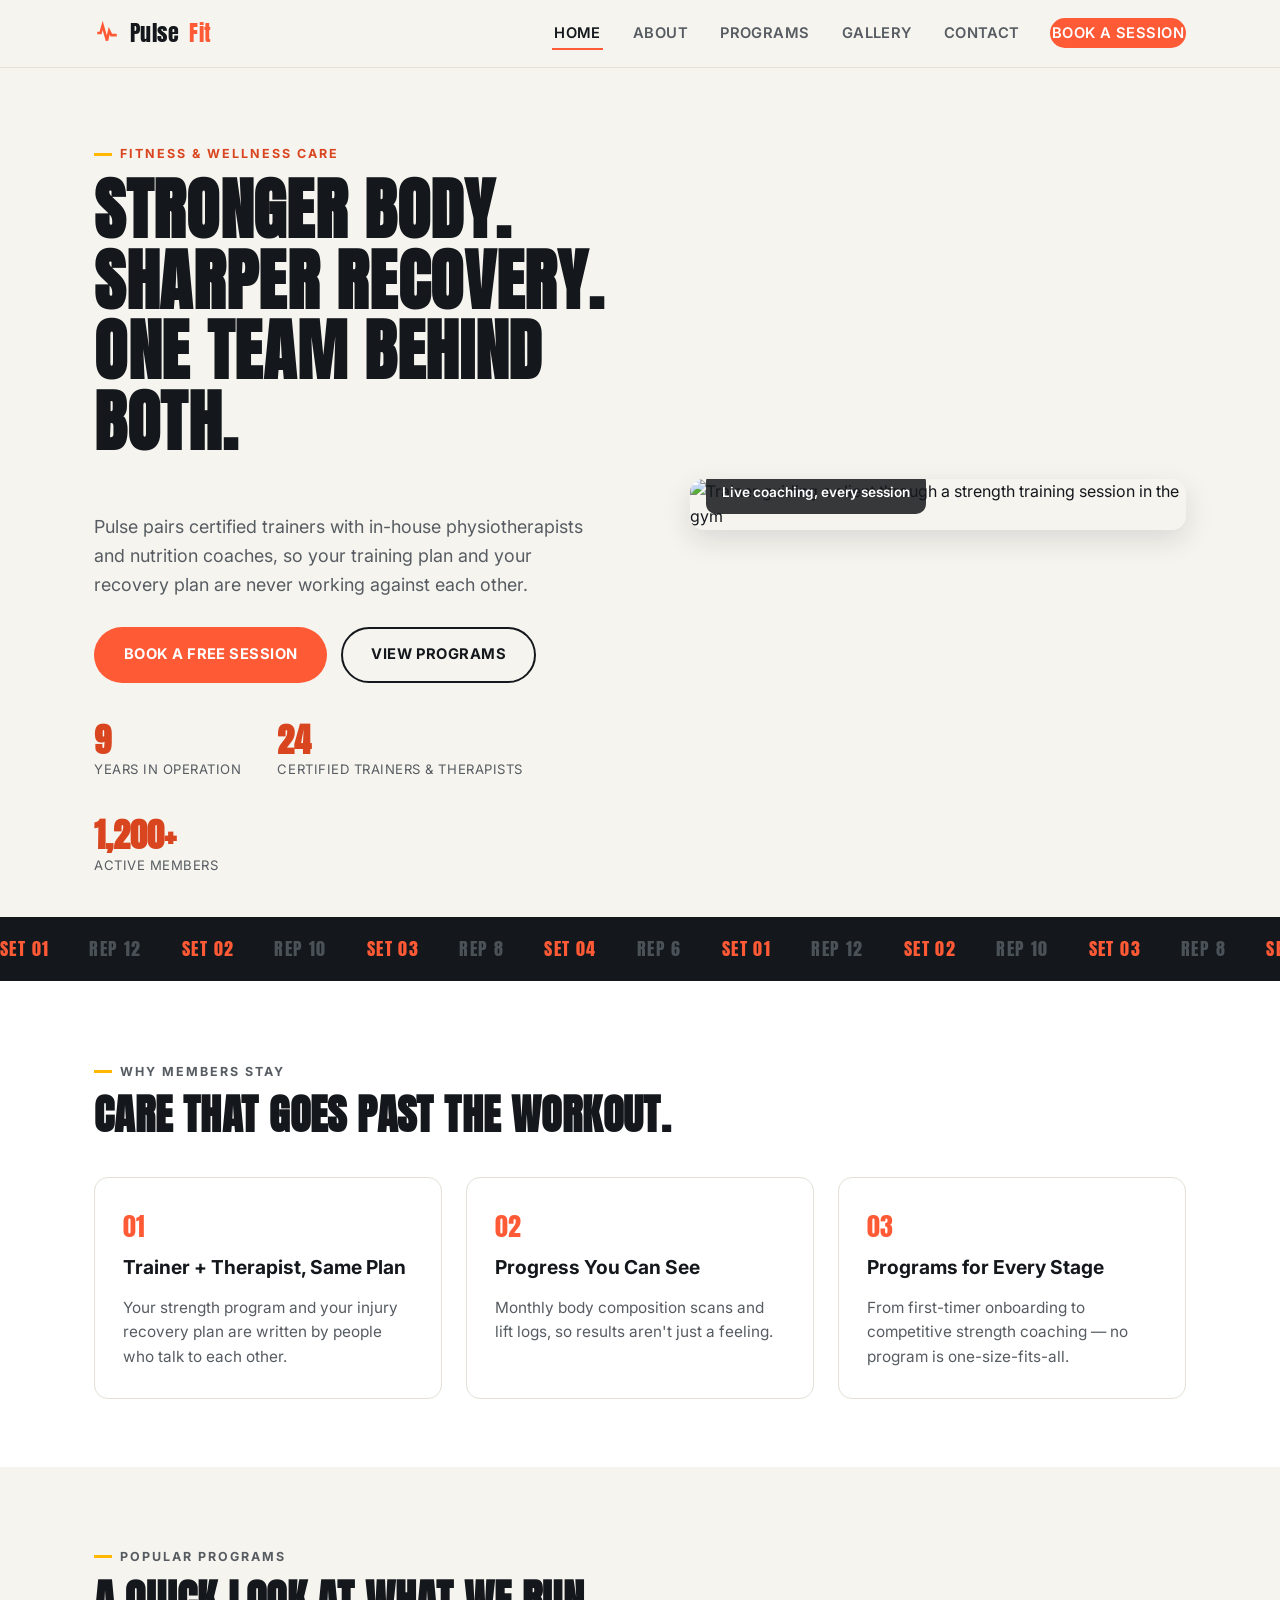
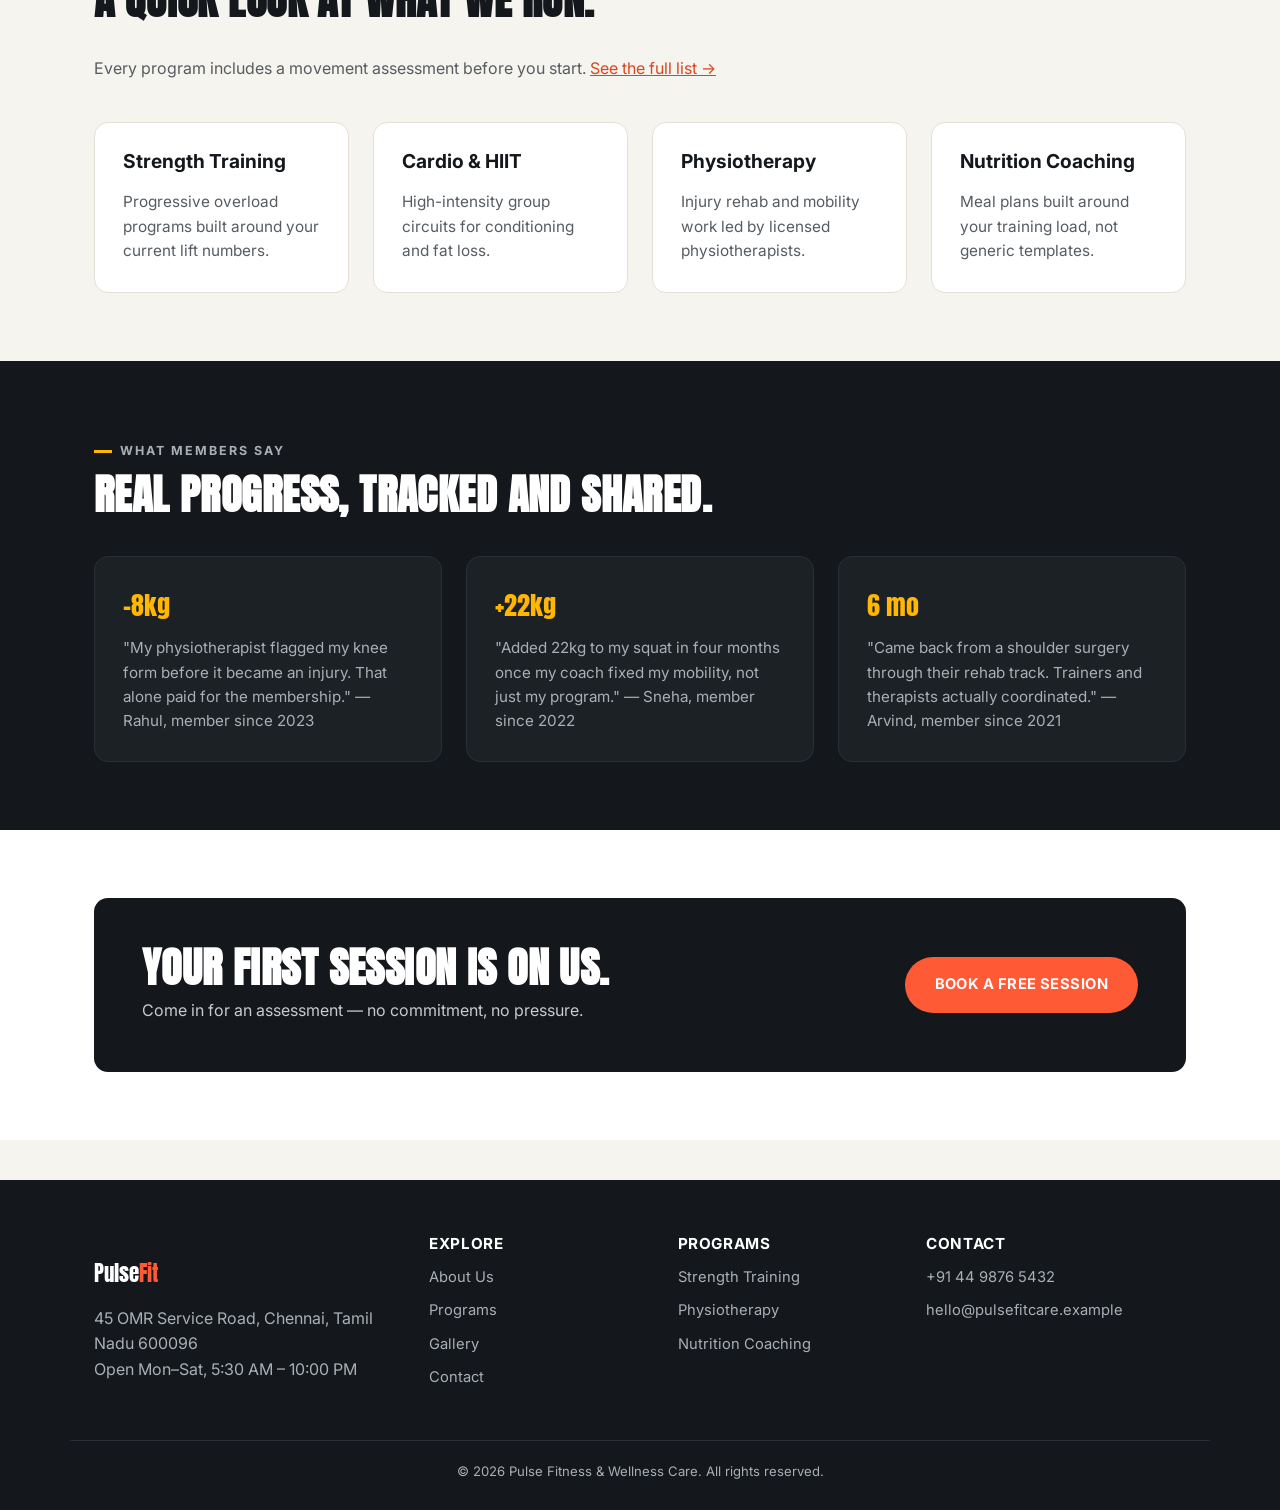
==== index.html @ 01a486db "Initial commit: Pulse Fitness website" ====
<!DOCTYPE html>
<html lang="en">
<head>
<meta charset="UTF-8">
<meta name="viewport" content="width=device-width, initial-scale=1.0">
<title>Pulse Fitness & Wellness Care | Train Smarter, Recover Better</title>
<meta name="description" content="Pulse Fitness & Wellness Care offers personal training, group classes, physiotherapy, and nutrition coaching under one roof. Book your first session today.">
<meta name="keywords" content="fitness center, personal training, physiotherapy, nutrition coaching, gym, wellness care, group classes">
<link rel="preconnect" href="https://fonts.googleapis.com">
<link href="https://fonts.googleapis.com/css2?family=Anton&family=Inter:wght@400;500;600;700;800&display=swap" rel="stylesheet">
<link rel="stylesheet" href="css/style.css">
</head>
<body>
<a class="skip-link" href="#main">Skip to content</a>

<header class="site-header">
  <nav class="nav">
    <a class="brand" href="index.html">
      <svg viewBox="0 0 24 24" width="26" height="26" fill="none" stroke="#FF5A36" stroke-width="2.4"><path d="M3 12h3l2-7 4 14 2-9 2 4h5"/></svg>
      Pulse<span>Fit</span>
    </a>
    <button class="menu-toggle" aria-expanded="false" aria-label="Toggle navigation menu">
      <span></span><span></span><span></span>
    </button>
    <ul class="nav-links">
      <li><a href="index.html" aria-current="page">Home</a></li>
      <li><a href="about.html">About</a></li>
      <li><a href="services.html">Programs</a></li>
      <li><a href="gallery.html">Gallery</a></li>
      <li><a href="contact.html">Contact</a></li>
      <li><a class="nav-cta" href="contact.html">Book a Session</a></li>
    </ul>
  </nav>
</header>

<main id="main">

  <section class="hero">
    <div class="container hero-grid">
      <div>
        <p class="eyebrow">Fitness & Wellness Care</p>
        <h1>Stronger body. Sharper recovery. One team behind both.</h1>
        <p class="lead">Pulse pairs certified trainers with in-house physiotherapists and nutrition coaches, so your training plan and your recovery plan are never working against each other.</p>
        <div class="hero-actions">
          <a href="contact.html" class="btn btn-primary">Book a Free Session</a>
          <a href="services.html" class="btn btn-outline">View Programs</a>
        </div>
        <div class="hero-stats">
          <div><strong>9</strong><span>Years in operation</span></div>
          <div><strong>24</strong><span>Certified trainers & therapists</span></div>
          <div><strong>1,200+</strong><span>Active members</span></div>
        </div>
      </div>
      <div class="hero-image">
        <img src="https://images.unsplash.com/photo-1534438327276-14e5300c3a48?w=900&q=80" alt="Trainer guiding a client through a strength training session in the gym">
        <div class="tag">Live coaching, every session</div>
      </div>
    </div>
  </section>

  <div class="rep-divider" aria-hidden="true">
    <div class="rep-track">
      <span class="hot">SET 01</span><span>REP 12</span><span class="hot">SET 02</span><span>REP 10</span>
      <span class="hot">SET 03</span><span>REP 8</span><span class="hot">SET 04</span><span>REP 6</span>
      <span class="hot">SET 01</span><span>REP 12</span><span class="hot">SET 02</span><span>REP 10</span>
      <span class="hot">SET 03</span><span>REP 8</span><span class="hot">SET 04</span><span>REP 6</span>
    </div>
  </div>

  <section class="bg-alt">
    <div class="container">
      <div class="section-head">
        <p class="eyebrow">Why Members Stay</p>
        <h2>Care that goes past the workout.</h2>
      </div>
      <div class="grid grid-3">
        <div class="card">
          <span class="num">01</span>
          <h3>Trainer + Therapist, Same Plan</h3>
          <p>Your strength program and your injury recovery plan are written by people who talk to each other.</p>
        </div>
        <div class="card">
          <span class="num">02</span>
          <h3>Progress You Can See</h3>
          <p>Monthly body composition scans and lift logs, so results aren't just a feeling.</p>
        </div>
        <div class="card">
          <span class="num">03</span>
          <h3>Programs for Every Stage</h3>
          <p>From first-timer onboarding to competitive strength coaching — no program is one-size-fits-all.</p>
        </div>
      </div>
    </div>
  </section>

  <section>
    <div class="container">
      <div class="section-head">
        <p class="eyebrow">Popular Programs</p>
        <h2>A quick look at what we run.</h2>
        <p>Every program includes a movement assessment before you start. <a href="services.html">See the full list &rarr;</a></p>
      </div>
      <div class="grid grid-4">
        <div class="card">
          <h3>Strength Training</h3>
          <p>Progressive overload programs built around your current lift numbers.</p>
        </div>
        <div class="card">
          <h3>Cardio & HIIT</h3>
          <p>High-intensity group circuits for conditioning and fat loss.</p>
        </div>
        <div class="card">
          <h3>Physiotherapy</h3>
          <p>Injury rehab and mobility work led by licensed physiotherapists.</p>
        </div>
        <div class="card">
          <h3>Nutrition Coaching</h3>
          <p>Meal plans built around your training load, not generic templates.</p>
        </div>
      </div>
    </div>
  </section>

  <section class="bg-dark">
    <div class="container">
      <div class="section-head">
        <p class="eyebrow">What Members Say</p>
        <h2>Real progress, tracked and shared.</h2>
      </div>
      <div class="grid grid-3">
        <div class="dark-card">
          <span class="num">-8kg</span>
          <p>"My physiotherapist flagged my knee form before it became an injury. That alone paid for the membership." — Rahul, member since 2023</p>
        </div>
        <div class="dark-card">
          <span class="num">+22kg</span>
          <p>"Added 22kg to my squat in four months once my coach fixed my mobility, not just my program." — Sneha, member since 2022</p>
        </div>
        <div class="dark-card">
          <span class="num">6 mo</span>
          <p>"Came back from a shoulder surgery through their rehab track. Trainers and therapists actually coordinated." — Arvind, member since 2021</p>
        </div>
      </div>
    </div>
  </section>

  <section class="bg-alt">
    <div class="container">
      <div class="cta-band">
        <div>
          <h2>Your first session is on us.</h2>
          <p>Come in for an assessment — no commitment, no pressure.</p>
        </div>
        <a href="contact.html" class="btn btn-primary">Book a Free Session</a>
      </div>
    </div>
  </section>

</main>

<footer>
  <div class="container footer-grid">
    <div>
      <p class="footer-brand">Pulse<span>Fit</span></p>
      <p>45 OMR Service Road, Chennai, Tamil Nadu 600096<br>Open Mon–Sat, 5:30 AM – 10:00 PM</p>
    </div>
    <div>
      <h3>Explore</h3>
      <a href="about.html">About Us</a>
      <a href="services.html">Programs</a>
      <a href="gallery.html">Gallery</a>
      <a href="contact.html">Contact</a>
    </div>
    <div>
      <h3>Programs</h3>
      <a href="services.html">Strength Training</a>
      <a href="services.html">Physiotherapy</a>
      <a href="services.html">Nutrition Coaching</a>
    </div>
    <div>
      <h3>Contact</h3>
      <a href="tel:+914498765432">+91 44 9876 5432</a>
      <a href="mailto:hello@pulsefitcare.example">hello@pulsefitcare.example</a>
    </div>
  </div>
  <div class="container footer-bottom">
    &copy; 2026 Pulse Fitness & Wellness Care. All rights reserved.
  </div>
</footer>

<script src="js/script.js"></script>
</body>
</html>
---- css/style.css ----
/* ==========================================================================
   Pulse Fitness & Wellness Care — Stylesheet
   Palette: warm neutral / charcoal / vibrant coral-orange / amber
   ========================================================================== */

:root {
  --bg:        #F6F4EF;
  --bg-alt:    #FFFFFF;
  --bg-dark:   #14181C;
  --ink:       #14181C;
  --ink-soft:  #565C61;
  --primary:   #FF5A36;
  --primary-dark: #D9451F;
  --accent:    #FFB703;
  --line:      #E4E0D6;
  --line-dark: #2A2F35;
  --radius:    14px;
  --shadow:    0 10px 28px rgba(20, 24, 28, 0.12);

  --font-display: "Anton", "Arial Narrow", sans-serif;
  --font-body: "Inter", -apple-system, BlinkMacSystemFont, "Segoe UI", sans-serif;
}

* { box-sizing: border-box; }
html { scroll-behavior: smooth; }

body {
  margin: 0;
  background: var(--bg);
  color: var(--ink);
  font-family: var(--font-body);
  line-height: 1.6;
  -webkit-font-smoothing: antialiased;
}

img { max-width: 100%; display: block; }
a { color: var(--primary-dark); }

h1, h2, h3 {
  font-family: var(--font-display);
  color: var(--ink);
  line-height: 1.05;
  margin-top: 0;
  text-transform: uppercase;
  letter-spacing: 0.01em;
}

h1 { font-size: clamp(2.4rem, 5.5vw, 4.2rem); }
h2 { font-size: clamp(1.8rem, 3.4vw, 2.6rem); }
h3 { font-family: var(--font-body); font-weight: 700; font-size: 1.2rem; text-transform: none; letter-spacing: 0; }

.eyebrow {
  display: inline-flex;
  align-items: center;
  gap: 8px;
  font-family: var(--font-body);
  font-size: 0.78rem;
  font-weight: 700;
  letter-spacing: 0.16em;
  text-transform: uppercase;
  color: var(--primary-dark);
  margin-bottom: 0.7rem;
}
.eyebrow::before {
  content: "";
  width: 18px;
  height: 3px;
  background: var(--accent);
  display: inline-block;
}

.container {
  width: 100%;
  max-width: 1140px;
  margin: 0 auto;
  padding: 0 24px;
}

.skip-link {
  position: absolute;
  left: -999px;
  background: var(--primary);
  color: #fff;
  padding: 10px 16px;
  border-radius: 0 0 8px 0;
  z-index: 999;
}
.skip-link:focus { left: 0; top: 0; }

/* ---------- Header / Nav ---------- */
.site-header {
  position: sticky;
  top: 0;
  z-index: 100;
  background: rgba(246, 244, 239, 0.94);
  backdrop-filter: blur(8px);
  border-bottom: 1px solid var(--line);
}

.nav {
  display: flex;
  align-items: center;
  justify-content: space-between;
  padding: 16px 24px;
  max-width: 1140px;
  margin: 0 auto;
}

.brand {
  display: flex;
  align-items: center;
  gap: 10px;
  font-family: var(--font-display);
  font-size: 1.35rem;
  letter-spacing: 0.02em;
  color: var(--ink);
  text-decoration: none;
}
.brand span { color: var(--primary); }
.brand svg { width: 26px; height: 26px; }

.nav-links {
  display: flex;
  gap: 28px;
  list-style: none;
  margin: 0;
  padding: 0;
}
.nav-links a {
  text-decoration: none;
  color: var(--ink-soft);
  font-weight: 600;
  font-size: 0.92rem;
  text-transform: uppercase;
  letter-spacing: 0.03em;
  padding: 6px 2px;
  border-bottom: 2px solid transparent;
  transition: color 0.2s ease, border-color 0.2s ease;
}
.nav-links a:hover,
.nav-links a[aria-current="page"] {
  color: var(--ink);
  border-color: var(--primary);
}
.nav-cta {
  background: var(--primary);
  color: #fff !important;
  padding: 10px 22px;
  border-radius: 999px;
  border-bottom: none !important;
}
.nav-cta:hover { background: var(--primary-dark); }

.menu-toggle {
  display: none;
  background: none;
  border: none;
  cursor: pointer;
  padding: 8px;
}
.menu-toggle span {
  display: block;
  width: 24px;
  height: 2px;
  background: var(--ink);
  margin: 5px 0;
  transition: transform 0.25s ease, opacity 0.25s ease;
}
.menu-toggle[aria-expanded="true"] span:nth-child(1) { transform: translateY(7px) rotate(45deg); }
.menu-toggle[aria-expanded="true"] span:nth-child(2) { opacity: 0; }
.menu-toggle[aria-expanded="true"] span:nth-child(3) { transform: translateY(-7px) rotate(-45deg); }

/* ---------- Signature: scoreboard rep-counter divider ---------- */
.rep-divider {
  background: var(--bg-dark);
  padding: 18px 0;
  overflow: hidden;
}
.rep-track {
  display: flex;
  gap: 40px;
  white-space: nowrap;
  animation: rep-scroll 18s linear infinite;
  width: max-content;
}
.rep-track span {
  font-family: var(--font-display);
  font-size: 1.1rem;
  letter-spacing: 0.08em;
  color: #4A5157;
}
.rep-track span.hot { color: var(--primary); }
@keyframes rep-scroll {
  from { transform: translateX(0); }
  to { transform: translateX(-50%); }
}
@media (prefers-reduced-motion: reduce) {
  .rep-track { animation: none; }
}

/* ---------- Hero ---------- */
.hero { padding: 64px 0 40px; }
.hero-grid {
  display: grid;
  grid-template-columns: 1.05fr 0.95fr;
  gap: 48px;
  align-items: center;
}
.hero p.lead {
  font-size: 1.12rem;
  color: var(--ink-soft);
  max-width: 46ch;
}
.hero-actions { display: flex; gap: 14px; margin-top: 28px; flex-wrap: wrap; }
.hero-image {
  position: relative;
  border-radius: var(--radius);
  overflow: hidden;
  box-shadow: var(--shadow);
}
.hero-image .tag {
  position: absolute;
  bottom: 16px;
  left: 16px;
  background: rgba(20,24,28,0.85);
  color: #fff;
  padding: 10px 16px;
  border-radius: 10px;
  font-size: 0.85rem;
  font-weight: 600;
}
.hero-stats { display: flex; gap: 36px; margin-top: 40px; flex-wrap: wrap; }
.hero-stats div strong {
  display: block;
  font-family: var(--font-display);
  font-size: 2.1rem;
  color: var(--primary-dark);
  line-height: 1;
}
.hero-stats div span { font-size: 0.82rem; color: var(--ink-soft); text-transform: uppercase; letter-spacing: 0.04em; }

/* ---------- Buttons ---------- */
.btn {
  display: inline-block;
  padding: 14px 28px;
  border-radius: 999px;
  font-weight: 700;
  font-size: 0.92rem;
  text-transform: uppercase;
  letter-spacing: 0.03em;
  text-decoration: none;
  border: 2px solid transparent;
  cursor: pointer;
  transition: transform 0.15s ease, background 0.2s ease, color 0.2s ease, border-color 0.2s ease;
}
.btn:hover { transform: translateY(-1px); }
.btn-primary { background: var(--primary); color: #fff; }
.btn-primary:hover { background: var(--primary-dark); }
.btn-outline { background: transparent; border-color: var(--ink); color: var(--ink); }
.btn-outline:hover { background: var(--ink); color: #fff; }
.btn-light { background: #fff; color: var(--ink); }
.btn-light:hover { background: var(--accent); }

/* ---------- Sections ---------- */
section { padding: 68px 0; }
.section-head { max-width: 640px; margin-bottom: 40px; }
.section-head p { color: var(--ink-soft); }
.bg-alt { background: var(--bg-alt); }
.bg-dark { background: var(--bg-dark); color: #E7E9EA; }
.bg-dark h2, .bg-dark h1 { color: #fff; }
.bg-dark .section-head p { color: #A9AFB4; }

/* ---------- Cards ---------- */
.grid { display: grid; gap: 24px; }
.grid-3 { grid-template-columns: repeat(3, 1fr); }
.grid-2 { grid-template-columns: repeat(2, 1fr); }
.grid-4 { grid-template-columns: repeat(4, 1fr); }

.card {
  background: var(--bg-alt);
  border: 1px solid var(--line);
  border-radius: var(--radius);
  padding: 28px;
  transition: box-shadow 0.2s ease, transform 0.2s ease;
}
.card:hover { box-shadow: var(--shadow); transform: translateY(-3px); }
.card .num {
  font-family: var(--font-display);
  font-size: 1.6rem;
  color: var(--primary);
  margin-bottom: 10px;
  display: block;
}
.card p { color: var(--ink-soft); font-size: 0.96rem; margin-bottom: 0; }

.dark-card {
  background: #1C2126;
  border: 1px solid var(--line-dark);
  border-radius: var(--radius);
  padding: 28px;
}
.dark-card h3 { color: #fff; }
.dark-card p { color: #A9AFB4; margin: 0; font-size: 0.95rem; }
.dark-card .num { font-family: var(--font-display); font-size: 1.6rem; color: var(--accent); margin-bottom: 10px; display: block; }

/* Trainer / people card */
.person-card { text-align: left; padding: 0; overflow: hidden; }
.person-card img { width: 100%; height: 240px; object-fit: cover; }
.person-card .person-body { padding: 18px 20px 22px; }
.person-card .role { color: var(--primary-dark); font-size: 0.82rem; font-weight: 700; text-transform: uppercase; letter-spacing: 0.03em; margin-bottom: 8px; }

/* ---------- CTA band ---------- */
.cta-band {
  background: var(--ink);
  color: #fff;
  border-radius: var(--radius);
  padding: 48px;
  display: flex;
  align-items: center;
  justify-content: space-between;
  gap: 24px;
  flex-wrap: wrap;
}
.cta-band h2 { color: #fff; margin-bottom: 8px; }
.cta-band p { color: #C7CBCE; margin: 0; }

/* ---------- Gallery ---------- */
.gallery-grid { display: grid; grid-template-columns: repeat(3, 1fr); gap: 20px; }
.gallery-item { border-radius: var(--radius); overflow: hidden; background: var(--bg-alt); border: 1px solid var(--line); }
.gallery-item img { height: 230px; width: 100%; object-fit: cover; }
.gallery-item figcaption { padding: 14px 16px; font-size: 0.88rem; color: var(--ink-soft); margin: 0; }

/* ---------- FAQ toggle ---------- */
.faq-item { border-bottom: 1px solid var(--line); }
.faq-question {
  width: 100%; text-align: left; background: none; border: none;
  padding: 20px 4px; font-family: var(--font-body); font-weight: 700; font-size: 1.02rem;
  color: var(--ink); cursor: pointer; display: flex; justify-content: space-between; align-items: center; gap: 16px;
}
.faq-question .plus {
  flex-shrink: 0; width: 22px; height: 22px; border-radius: 50%;
  border: 1.5px solid var(--primary); color: var(--primary-dark);
  display: flex; align-items: center; justify-content: center; font-size: 1rem;
  transition: transform 0.2s ease, background 0.2s ease, color 0.2s ease;
}
.faq-item[data-open="true"] .plus { transform: rotate(45deg); background: var(--primary); color: #fff; }
.faq-answer { max-height: 0; overflow: hidden; transition: max-height 0.3s ease; color: var(--ink-soft); padding: 0 4px; }
.faq-item[data-open="true"] .faq-answer { max-height: 240px; padding-bottom: 20px; }

/* ---------- Forms ---------- */
.form-card {
  background: var(--bg-alt);
  border: 1px solid var(--line);
  border-radius: var(--radius);
  padding: 36px;
  box-shadow: var(--shadow);
}
.form-row { margin-bottom: 20px; }
.form-row label { display: block; font-weight: 700; font-size: 0.85rem; text-transform: uppercase; letter-spacing: 0.03em; margin-bottom: 6px; }
.form-row input, .form-row select, .form-row textarea {
  width: 100%; padding: 12px 14px; border: 1.5px solid var(--line); border-radius: 8px;
  font-family: var(--font-body); font-size: 0.96rem; background: var(--bg); color: var(--ink);
}
.form-row input:focus, .form-row select:focus, .form-row textarea:focus {
  outline: 2px solid var(--primary); outline-offset: 1px; border-color: var(--primary);
}
.form-row .error-msg { color: var(--primary-dark); font-size: 0.82rem; margin-top: 6px; display: none; }
.form-row.invalid input, .form-row.invalid select, .form-row.invalid textarea { border-color: var(--primary); }
.form-row.invalid .error-msg { display: block; }
.form-status { margin-top: 18px; padding: 14px 16px; border-radius: 8px; background: #FFF1CC; color: #8A5A00; font-weight: 700; display: none; }
.form-status.visible { display: block; }
.two-col-form { grid-template-columns: 1fr 1fr; }

/* ---------- Contact info blocks ---------- */
.info-block { display: flex; gap: 16px; margin-bottom: 24px; }
.info-block .icon {
  width: 40px; height: 40px; background: #FFE9DE; color: var(--primary-dark);
  border-radius: 10px; display: flex; align-items: center; justify-content: center; flex-shrink: 0;
}
.info-block h3 { margin-bottom: 4px; font-size: 1rem; }
.info-block p { margin: 0; color: var(--ink-soft); font-size: 0.94rem; }

.map-frame { border-radius: var(--radius); overflow: hidden; border: 1px solid var(--line); height: 320px; }
.map-frame iframe { width: 100%; height: 100%; border: 0; }

/* ---------- Footer ---------- */
footer { background: var(--bg-dark); color: #A9AFB4; padding: 56px 0 28px; margin-top: 40px; }
.footer-grid { display: grid; grid-template-columns: 1.4fr 1fr 1fr 1.2fr; gap: 32px; }
footer h3 { color: #fff; font-size: 0.95rem; text-transform: uppercase; letter-spacing: 0.04em; margin-bottom: 14px; }
footer a { color: #A9AFB4; text-decoration: none; display: block; margin-bottom: 10px; font-size: 0.92rem; }
footer a:hover { color: var(--primary); }
.footer-brand { font-family: var(--font-display); color: #fff; font-size: 1.3rem; margin-bottom: 10px; }
.footer-brand span { color: var(--primary); }
.footer-bottom { border-top: 1px solid #2A2F35; margin-top: 40px; padding-top: 20px; font-size: 0.82rem; text-align: center; }

/* ---------- Page header ---------- */
.page-hero { padding: 56px 0 40px; text-align: center; }
.page-hero p { color: var(--ink-soft); max-width: 60ch; margin: 12px auto 0; }
.page-hero.on-dark { background: var(--bg-dark); color: #fff; }
.page-hero.on-dark p { color: #A9AFB4; }

/* ==========================================================================
   Responsive breakpoints
   ========================================================================== */
@media (max-width: 900px) {
  .hero-grid { grid-template-columns: 1fr; }
  .hero-image { order: -1; }
  .grid-3, .grid-4 { grid-template-columns: repeat(2, 1fr); }
  .gallery-grid { grid-template-columns: repeat(2, 1fr); }
  .footer-grid { grid-template-columns: 1fr 1fr; }
  .two-col-form { grid-template-columns: 1fr; }
}

@media (max-width: 680px) {
  .nav-links {
    position: absolute; top: 100%; left: 0; right: 0;
    flex-direction: column; background: var(--bg-alt);
    border-bottom: 1px solid var(--line); padding: 16px 24px 24px; gap: 14px; display: none;
  }
  .nav-links.open { display: flex; }
  .nav-cta { display: inline-block; text-align: center; }
  .menu-toggle { display: block; }
  .grid-3, .grid-4, .grid-2 { grid-template-columns: 1fr; }
  .gallery-grid { grid-template-columns: 1fr; }
  .footer-grid { grid-template-columns: 1fr; }
  .cta-band { flex-direction: column; text-align: center; }
  .form-card { padding: 24px; }
  .hero-stats { gap: 24px; }
}
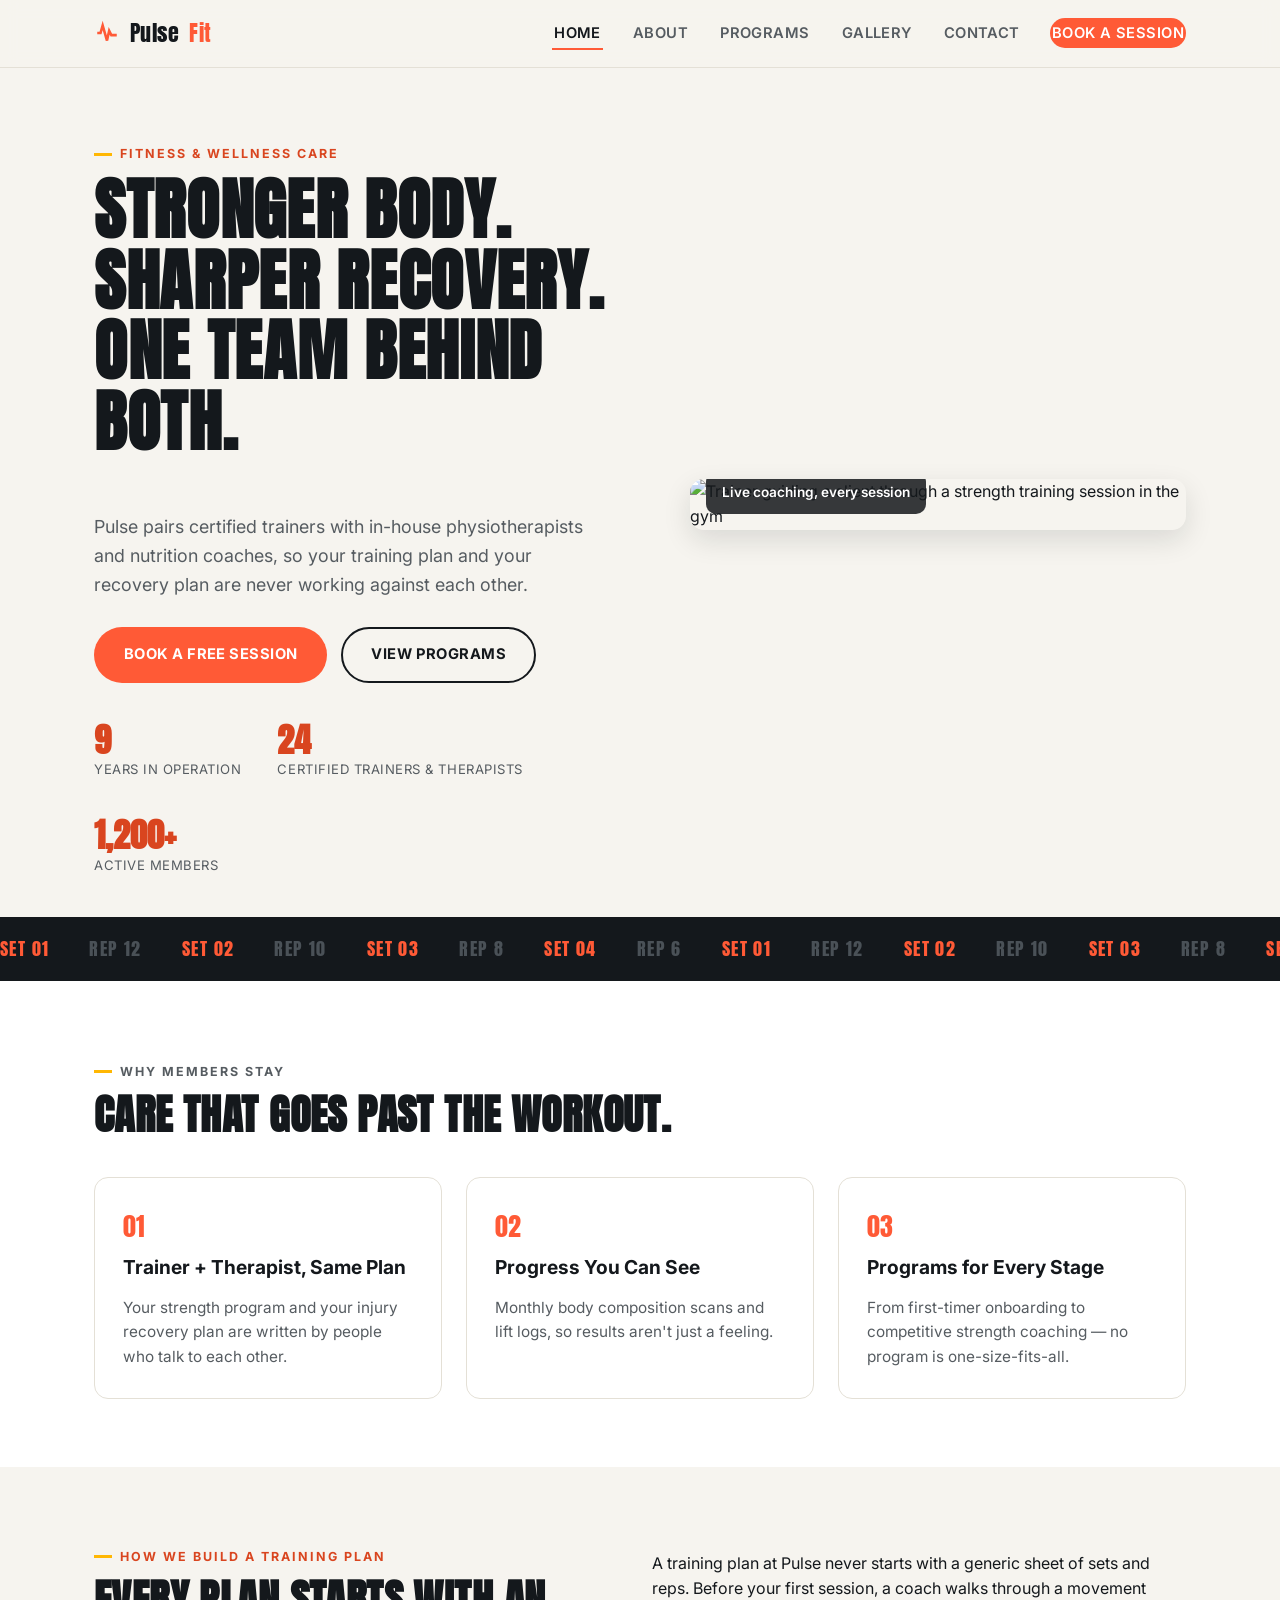
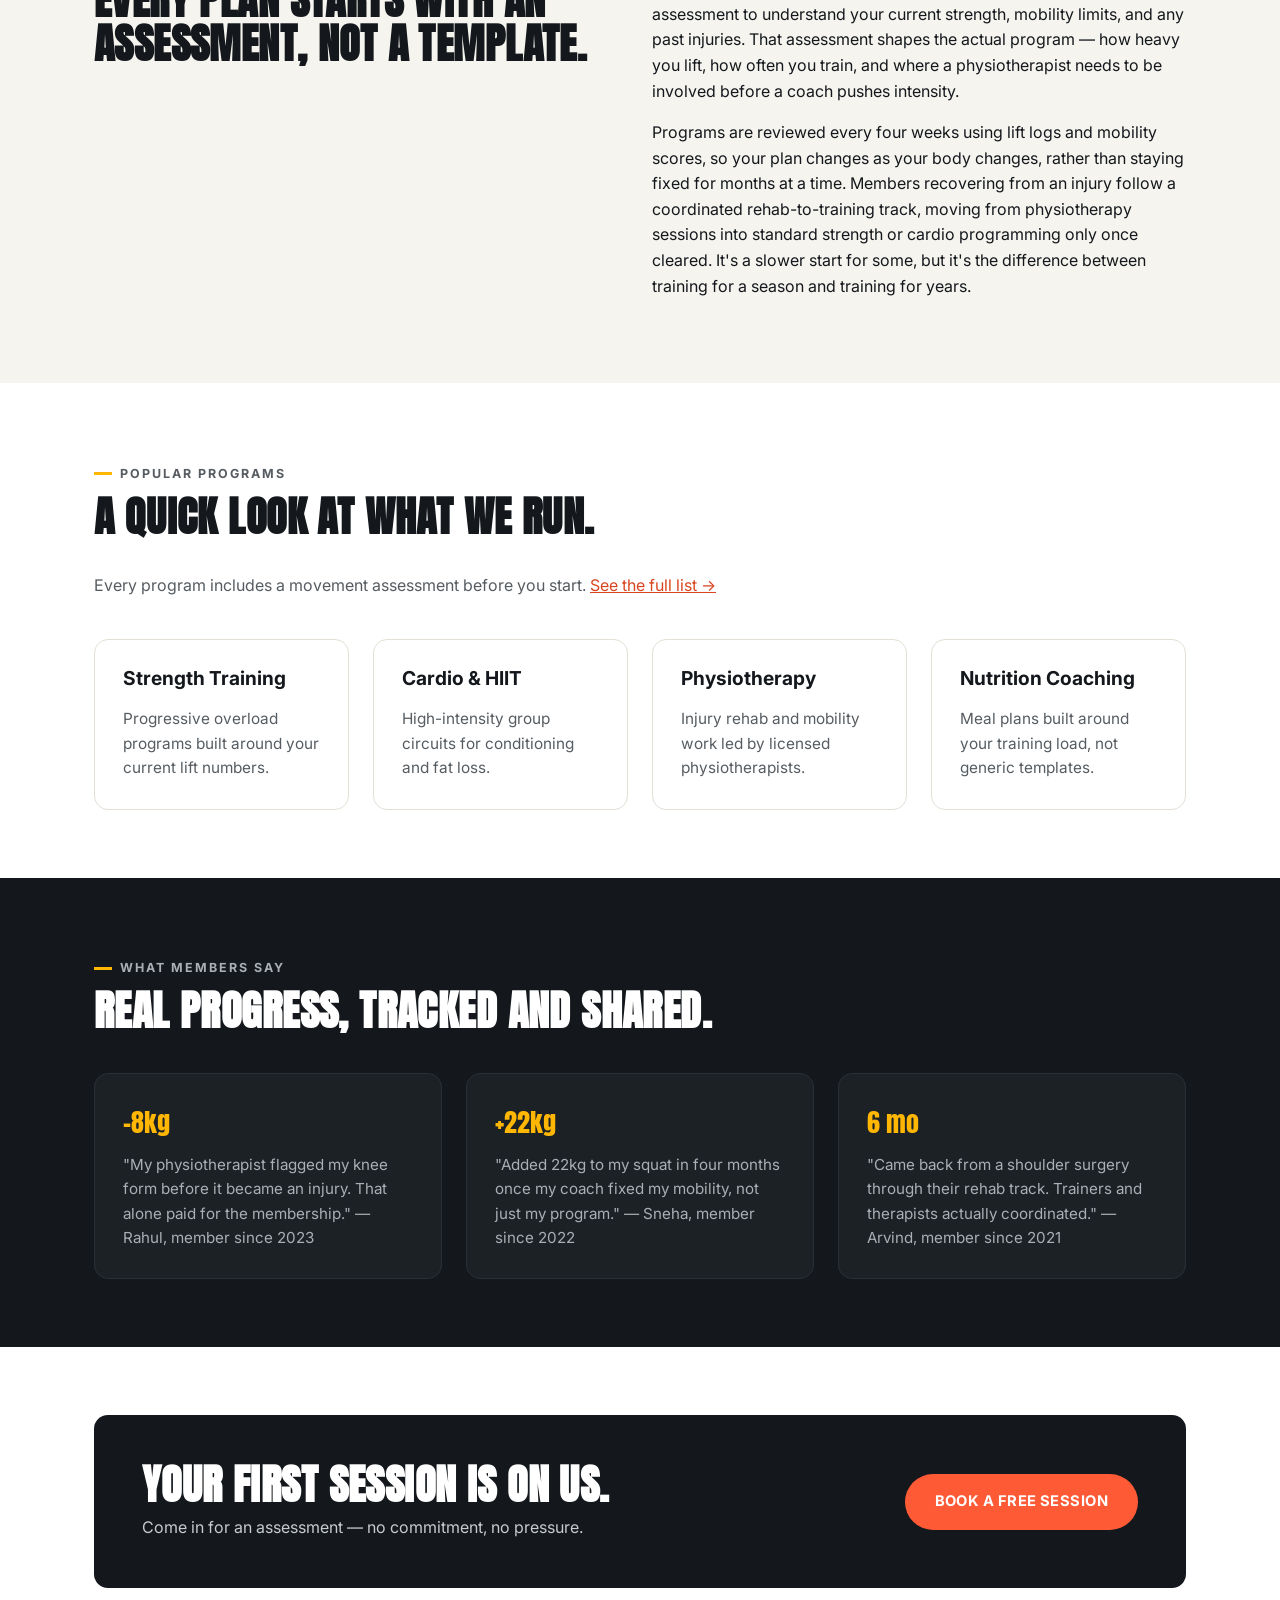
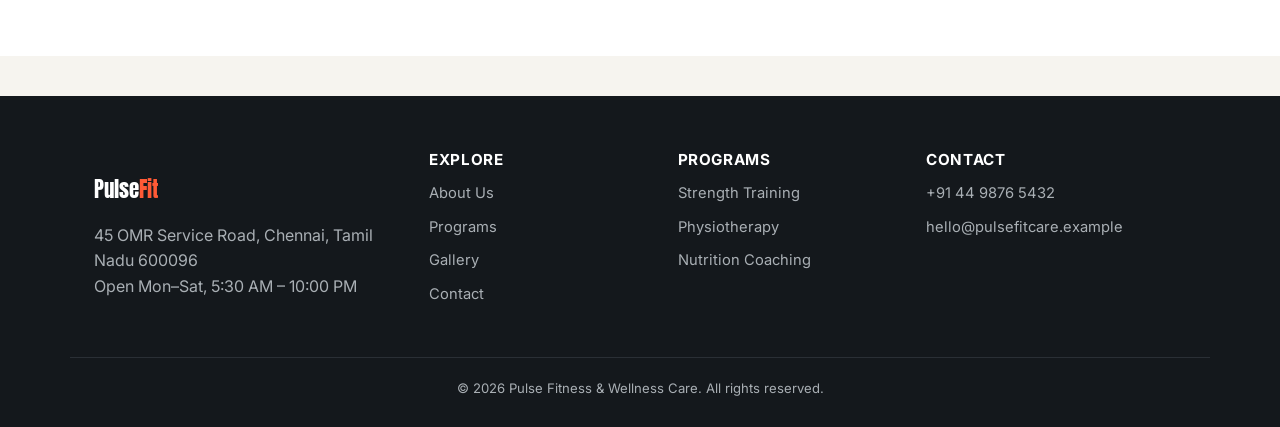
==== commit 8be2aed4: "commit: "after the SEO updation"" ====
--- a/index.html
+++ b/index.html
@@ -3,12 +3,47 @@
 <head>
 <meta charset="UTF-8">
 <meta name="viewport" content="width=device-width, initial-scale=1.0">
-<title>Pulse Fitness & Wellness Care | Train Smarter, Recover Better</title>
+<title>Pulse Fitness & Wellness Care | Personal Training in Chennai</title>
 <meta name="description" content="Pulse Fitness & Wellness Care offers personal training, group classes, physiotherapy, and nutrition coaching under one roof. Book your first session today.">
 <meta name="keywords" content="fitness center, personal training, physiotherapy, nutrition coaching, gym, wellness care, group classes">
 <link rel="preconnect" href="https://fonts.googleapis.com">
 <link href="https://fonts.googleapis.com/css2?family=Anton&family=Inter:wght@400;500;600;700;800&display=swap" rel="stylesheet">
 <link rel="stylesheet" href="css/style.css">
+<link rel="icon" type="image/svg+xml" href="favicon.svg">
+<link rel="canonical" href="https://pluse-witness.netlify.app/">
+
+<meta property="og:type" content="website">
+<meta property="og:title" content="Pulse Fitness & Wellness Care | Personal Training in Chennai">
+<meta property="og:description" content="Pulse Fitness & Wellness Care offers personal training, group classes, physiotherapy, and nutrition coaching under one roof. Book your first session today.">
+<meta property="og:url" content="https://pluse-witness.netlify.app/">
+<meta property="og:image" content="https://images.unsplash.com/photo-1534438327276-14e5300c3a48?w=1200&q=80">
+<meta name="twitter:card" content="summary_large_image">
+<meta name="twitter:title" content="Pulse Fitness & Wellness Care | Personal Training in Chennai">
+<meta name="twitter:description" content="Personal training, group classes, physiotherapy, and nutrition coaching under one roof in Chennai.">
+<meta name="twitter:image" content="https://images.unsplash.com/photo-1534438327276-14e5300c3a48?w=1200&q=80">
+
+<script type="application/ld+json">
+{
+  "@context": "https://schema.org",
+  "@type": "HealthClub",
+  "@id": "https://pluse-witness.netlify.app/#organization",
+  "name": "Pulse Fitness & Wellness Care",
+  "url": "https://pluse-witness.netlify.app/",
+  "image": "https://images.unsplash.com/photo-1534438327276-14e5300c3a48?w=1200&q=80",
+  "telephone": "+91-44-9876-5432",
+  "email": "hello@pulsefitcare.example",
+  "address": {
+    "@type": "PostalAddress",
+    "streetAddress": "45 OMR Service Road",
+    "addressLocality": "Chennai",
+    "addressRegion": "Tamil Nadu",
+    "postalCode": "600096",
+    "addressCountry": "IN"
+  },
+  "openingHours": ["Mo-Sa 05:30-22:00", "Su 07:00-13:00"],
+  "priceRange": "$$"
+}
+</script>
 </head>
 <body>
 <a class="skip-link" href="#main">Skip to content</a>
@@ -94,6 +129,19 @@
   </section>
 
   <section>
+    <div class="container grid grid-2">
+      <div>
+        <p class="eyebrow">How We Build a Training Plan</p>
+        <h2>Every plan starts with an assessment, not a template.</h2>
+      </div>
+      <div>
+        <p>A training plan at Pulse never starts with a generic sheet of sets and reps. Before your first session, a coach walks through a movement assessment to understand your current strength, mobility limits, and any past injuries. That assessment shapes the actual program — how heavy you lift, how often you train, and where a physiotherapist needs to be involved before a coach pushes intensity.</p>
+        <p>Programs are reviewed every four weeks using lift logs and mobility scores, so your plan changes as your body changes, rather than staying fixed for months at a time. Members recovering from an injury follow a coordinated rehab-to-training track, moving from physiotherapy sessions into standard strength or cardio programming only once cleared. It's a slower start for some, but it's the difference between training for a season and training for years.</p>
+      </div>
+    </div>
+  </section>
+
+  <section class="bg-alt">
     <div class="container">
       <div class="section-head">
         <p class="eyebrow">Popular Programs</p>
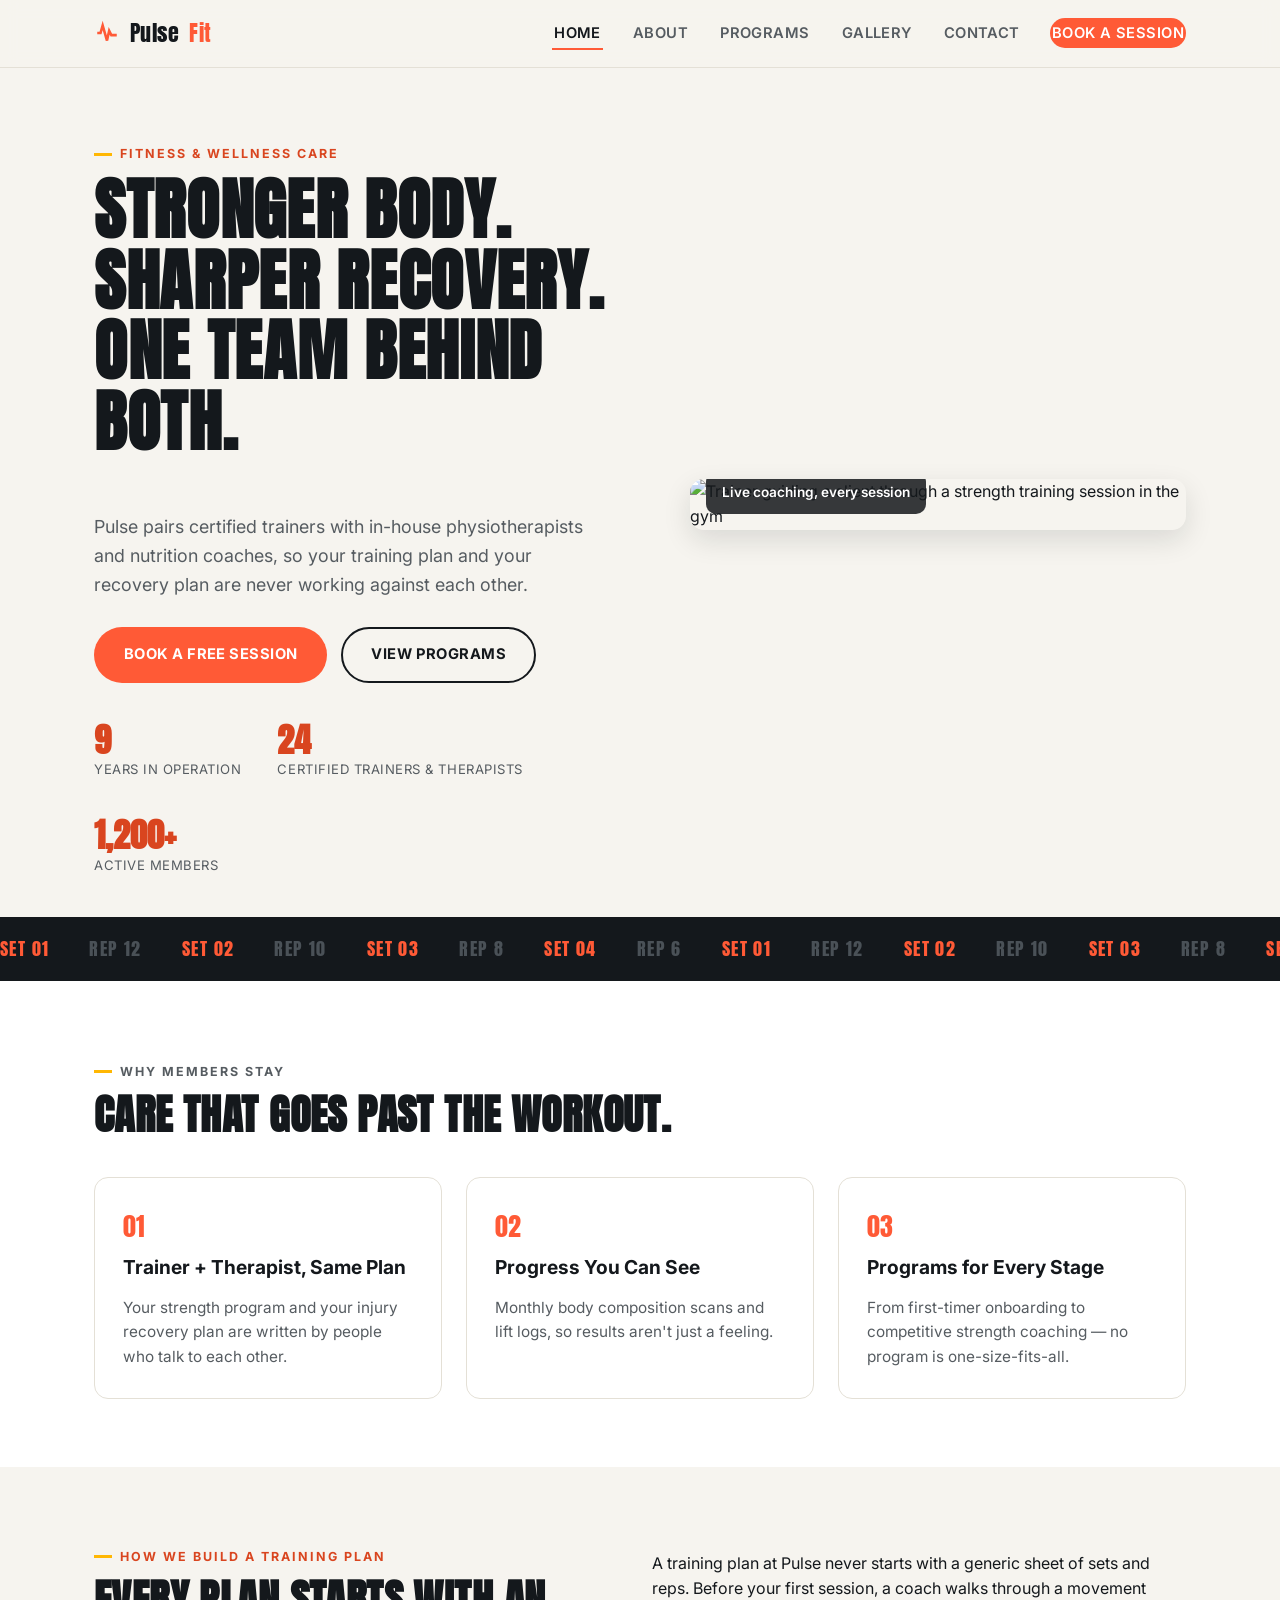
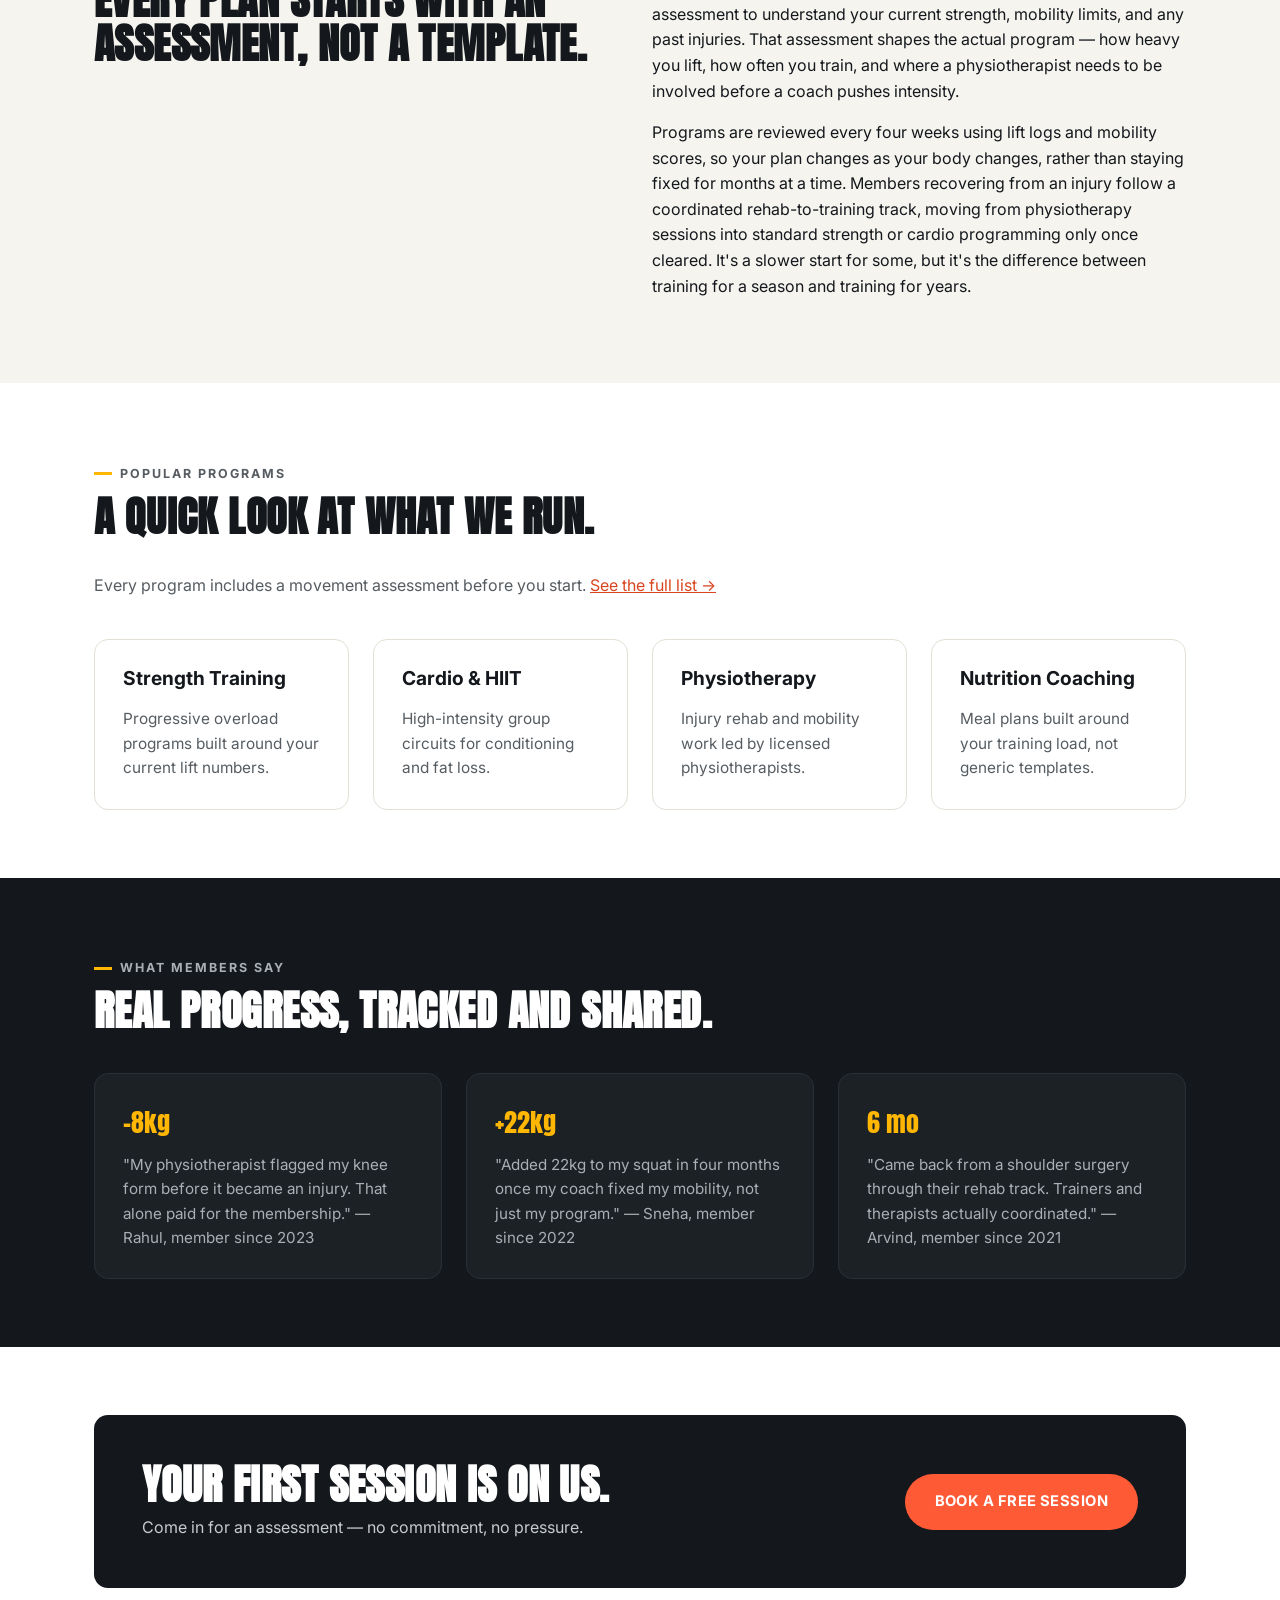
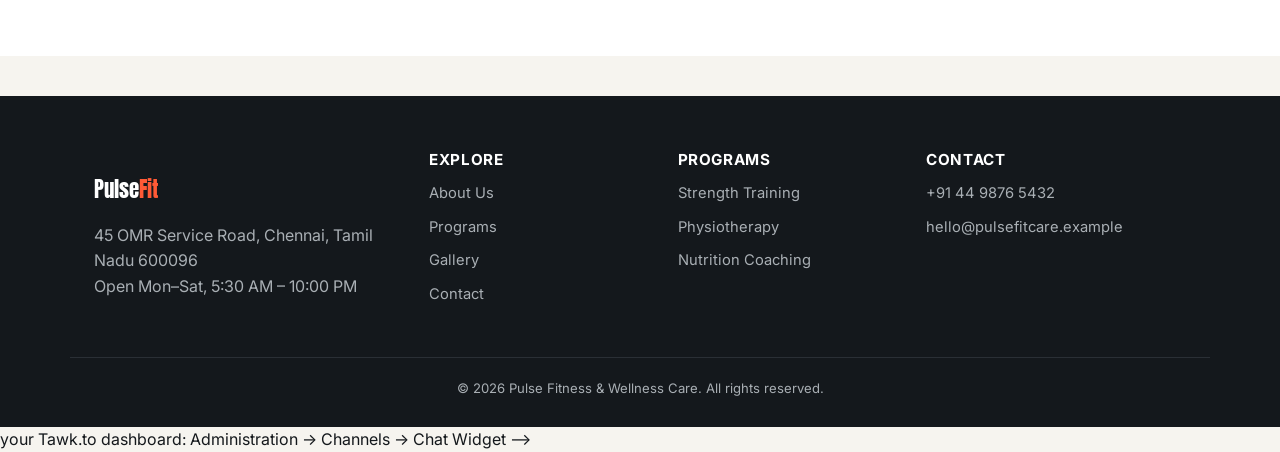
==== commit 9c919125: "commit: "live chat"" ====
--- a/index.html
+++ b/index.html
@@ -237,5 +237,20 @@
 </footer>
 
 <script src="js/script.js"></script>
+
+<!--Start of Tawk.to Live Chat Widget-->
+     your Tawk.to dashboard: Administration -> Channels -> Chat Widget -->
+<script type="text/javascript">
+var Tawk_API=Tawk_API||{}, Tawk_LoadStart=new Date();
+(function(){
+var s1=document.createElement("script"),s0=document.getElementsByTagName("script")[0];
+s1.async=true;
+s1.src='https://embed.tawk.to/6a47669f5cd7e91d4f345263/1jsjeho9d';
+s1.charset='UTF-8';
+s1.setAttribute('crossorigin','*');
+s0.parentNode.insertBefore(s1,s0);
+})();
+</script>
+<!--End of Tawk.to Live Chat Widget-->
 </body>
 </html>
